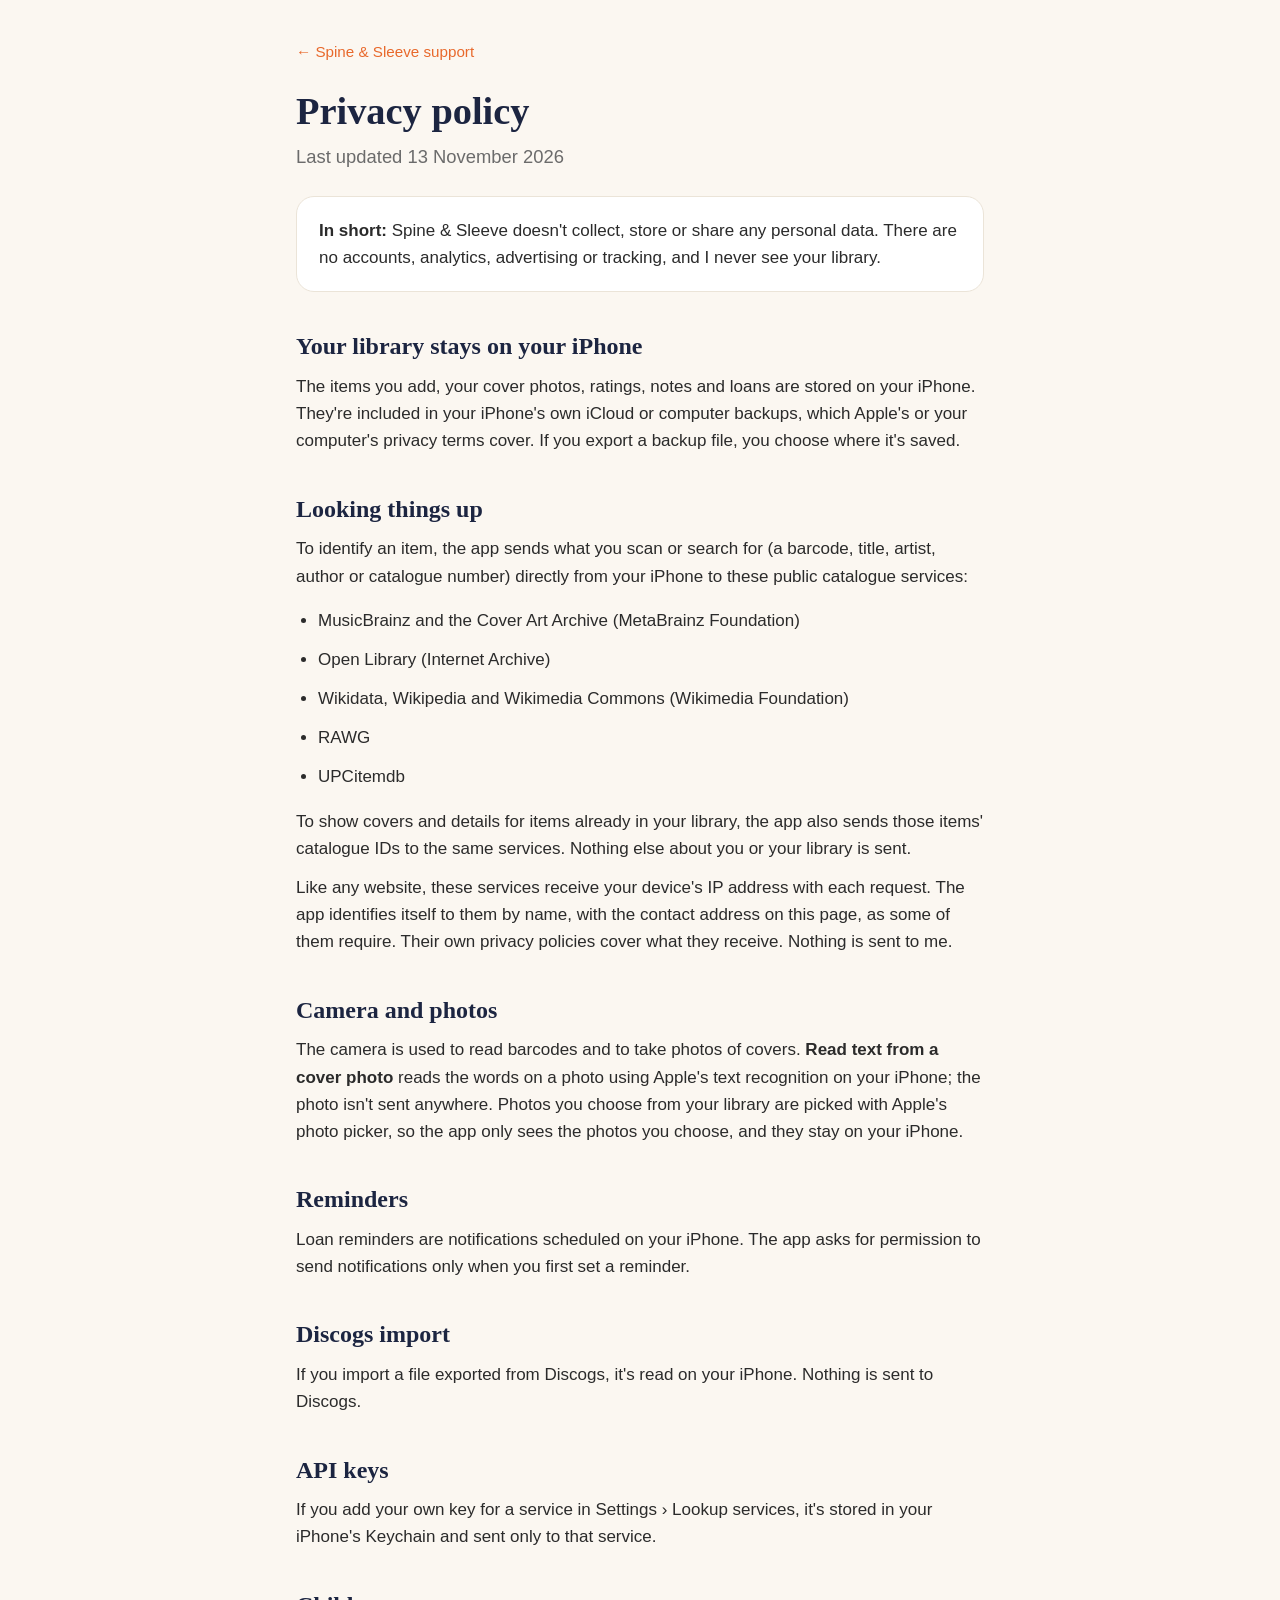
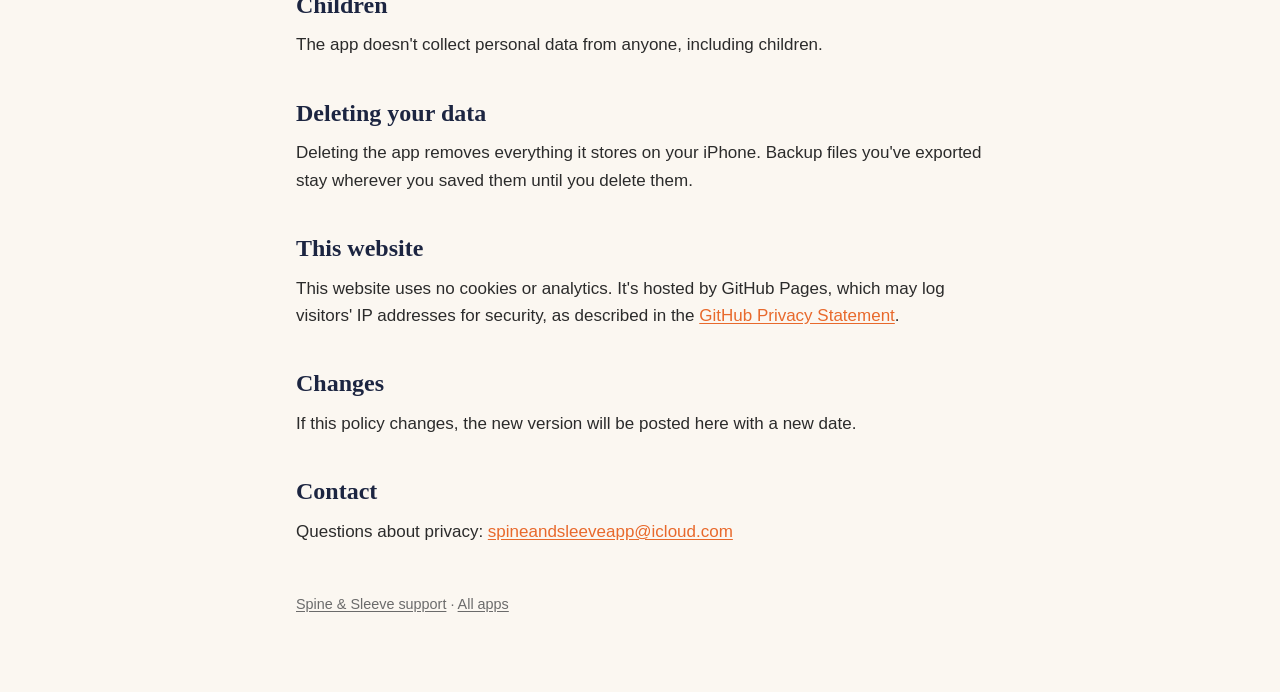
==== spine-and-sleeve/privacy.html @ e0ac8554 "Spine & Sleeve support and privacy pages" ====
<!doctype html>
<html lang="en-GB">
<head>
  <meta charset="utf-8">
  <meta name="viewport" content="width=device-width, initial-scale=1">
  <title>Spine &amp; Sleeve Privacy</title>
  <meta name="description" content="Spine & Sleeve doesn't collect, store or share any personal data.">
  <link rel="icon" href="favicon.png">
  <link rel="stylesheet" href="../assets/style.css">
</head>
<body>
<main>
  <nav class="crumbs"><a href="./">← Spine &amp; Sleeve support</a></nav>

  <h1>Privacy policy</h1>
  <p class="lede">Last updated 13 November 2026</p>

  <div class="card">
    <p><strong>In short:</strong> Spine &amp; Sleeve doesn't collect, store or share any personal data. There are no accounts, analytics, advertising or tracking, and I never see your library.</p>
  </div>

  <h2>Your library stays on your iPhone</h2>
  <p>The items you add, your cover photos, ratings, notes and loans are stored on your iPhone. They're included in your iPhone's own iCloud or computer backups, which Apple's or your computer's privacy terms cover. If you export a backup file, you choose where it's saved.</p>

  <h2>Looking things up</h2>
  <p>To identify an item, the app sends what you scan or search for (a barcode, title, artist, author or catalogue number) directly from your iPhone to these public catalogue services:</p>
  <ul>
    <li>MusicBrainz and the Cover Art Archive (MetaBrainz Foundation)</li>
    <li>Open Library (Internet Archive)</li>
    <li>Wikidata, Wikipedia and Wikimedia Commons (Wikimedia Foundation)</li>
    <li>RAWG</li>
    <li>UPCitemdb</li>
  </ul>
  <p>To show covers and details for items already in your library, the app also sends those items' catalogue IDs to the same services. Nothing else about you or your library is sent.</p>
  <p>Like any website, these services receive your device's IP address with each request. The app identifies itself to them by name, with the contact address on this page, as some of them require. Their own privacy policies cover what they receive. Nothing is sent to me.</p>

  <h2>Camera and photos</h2>
  <p>The camera is used to read barcodes and to take photos of covers. <strong>Read text from a cover photo</strong> reads the words on a photo using Apple's text recognition on your iPhone; the photo isn't sent anywhere. Photos you choose from your library are picked with Apple's photo picker, so the app only sees the photos you choose, and they stay on your iPhone.</p>

  <h2>Reminders</h2>
  <p>Loan reminders are notifications scheduled on your iPhone. The app asks for permission to send notifications only when you first set a reminder.</p>

  <h2>Discogs import</h2>
  <p>If you import a file exported from Discogs, it's read on your iPhone. Nothing is sent to Discogs.</p>

  <h2>API keys</h2>
  <p>If you add your own key for a service in Settings › Lookup services, it's stored in your iPhone's Keychain and sent only to that service.</p>

  <h2>Children</h2>
  <p>The app doesn't collect personal data from anyone, including children.</p>

  <h2>Deleting your data</h2>
  <p>Deleting the app removes everything it stores on your iPhone. Backup files you've exported stay wherever you saved them until you delete them.</p>

  <h2>This website</h2>
  <p>This website uses no cookies or analytics. It's hosted by GitHub Pages, which may log visitors' IP addresses for security, as described in the <a href="https://docs.github.com/en/site-policy/privacy-policies/github-general-privacy-statement">GitHub Privacy Statement</a>.</p>

  <h2>Changes</h2>
  <p>If this policy changes, the new version will be posted here with a new date.</p>

  <h2>Contact</h2>
  <p>Questions about privacy: <a href="mailto:spineandsleeveapp@icloud.com">spineandsleeveapp@icloud.com</a></p>

  <footer>
    <p><a href="./">Spine &amp; Sleeve support</a> · <a href="../">All apps</a></p>
  </footer>
</main>
</body>
</html>
---- assets/style.css ----
/* Spine & Sleeve "record shop" colours: cream paper, navy ink, tangerine. */
:root {
  --paper: #fbf7f1;
  --card: #ffffff;
  --ink: #1c2541;
  --text: #2b2b2b;
  --muted: #6b6b6b;
  --line: #ebe4d8;
  --accent: #e8692c;
  color-scheme: light dark;
}
@media (prefers-color-scheme: dark) {
  :root {
    --paper: #000000;
    --card: #17140f;
    --ink: #f3ece0;
    --text: #e9e4dc;
    --muted: #a39d93;
    --line: #2c2720;
    --accent: #f27d45;
  }
}

* { box-sizing: border-box; }

body {
  margin: 0;
  background: var(--paper);
  color: var(--text);
  font: 17px/1.6 -apple-system, BlinkMacSystemFont, "Segoe UI", Roboto, Helvetica, Arial, sans-serif;
  -webkit-text-size-adjust: 100%;
}

main {
  max-width: 720px;
  margin: 0 auto;
  padding: 40px 16px 64px;
}

h1, h2, h3 {
  color: var(--ink);
  font-family: "New York", ui-serif, Georgia, "Times New Roman", serif;
  line-height: 1.2;
}
h1 { font-size: 2.4rem; margin: 0 0 8px; }
h2 { font-size: 1.5rem; margin: 40px 0 12px; }
h3 { font-size: 1.1rem; margin: 24px 0 6px; }

p, li { margin: 0 0 12px; }
ul { padding-left: 22px; }

a { color: var(--accent); text-underline-offset: 2px; }

.lede { font-size: 1.15rem; color: var(--muted); margin-bottom: 24px; }

.app-header {
  display: flex;
  align-items: center;
  gap: 18px;
  margin-bottom: 24px;
}
.app-header img {
  width: 88px;
  height: 88px;
  border-radius: 20px;
  flex: none;
  box-shadow: 0 2px 10px rgba(0, 0, 0, 0.12);
}
.app-header h1 { margin: 0; }
.app-header p { margin: 4px 0 0; color: var(--muted); }

.card {
  background: var(--card);
  border: 1px solid var(--line);
  border-radius: 18px;
  padding: 20px 22px;
  margin: 16px 0;
}
.card > :last-child { margin-bottom: 0; }

.contact {
  display: inline-block;
  background: var(--accent);
  color: #fff;
  text-decoration: none;
  font-weight: 600;
  padding: 10px 18px;
  border-radius: 999px;
  margin: 4px 0 8px;
  overflow-wrap: anywhere;
}

details {
  border-top: 1px solid var(--line);
  padding: 12px 0;
}
details:last-of-type { border-bottom: 1px solid var(--line); }
summary {
  cursor: pointer;
  font-weight: 600;
  color: var(--ink);
}
details[open] summary { margin-bottom: 8px; }

table { width: 100%; border-collapse: collapse; font-size: 0.95rem; }
th, td { text-align: left; padding: 8px 6px; border-bottom: 1px solid var(--line); vertical-align: top; }
th { color: var(--ink); }

.apps { list-style: none; padding: 0; }
.apps li a {
  display: flex;
  align-items: center;
  gap: 14px;
  text-decoration: none;
  color: var(--text);
}
.apps img { width: 56px; height: 56px; border-radius: 13px; }
.apps strong { color: var(--ink); display: block; }

nav.crumbs { font-size: 0.95rem; margin-bottom: 24px; }
nav.crumbs a { text-decoration: none; }

footer {
  margin-top: 48px;
  font-size: 0.9rem;
  color: var(--muted);
}
footer a { color: var(--muted); }
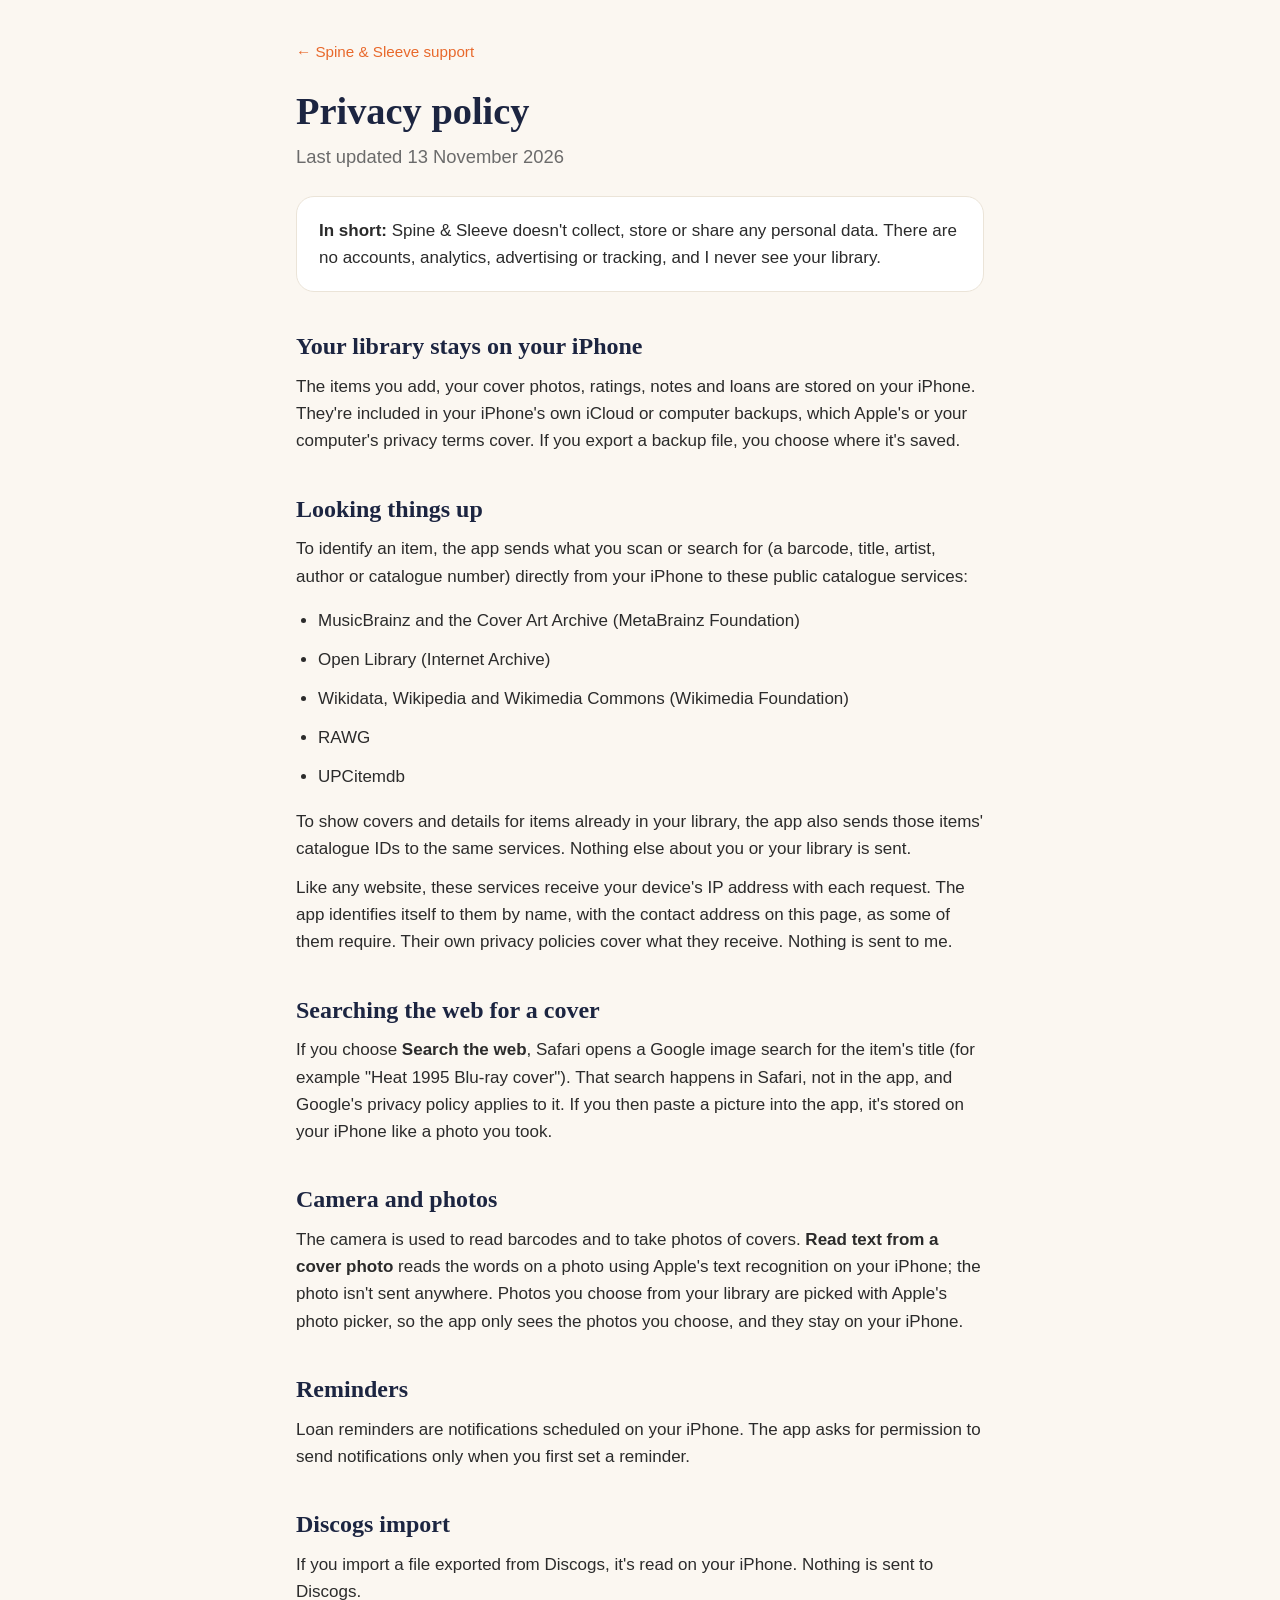
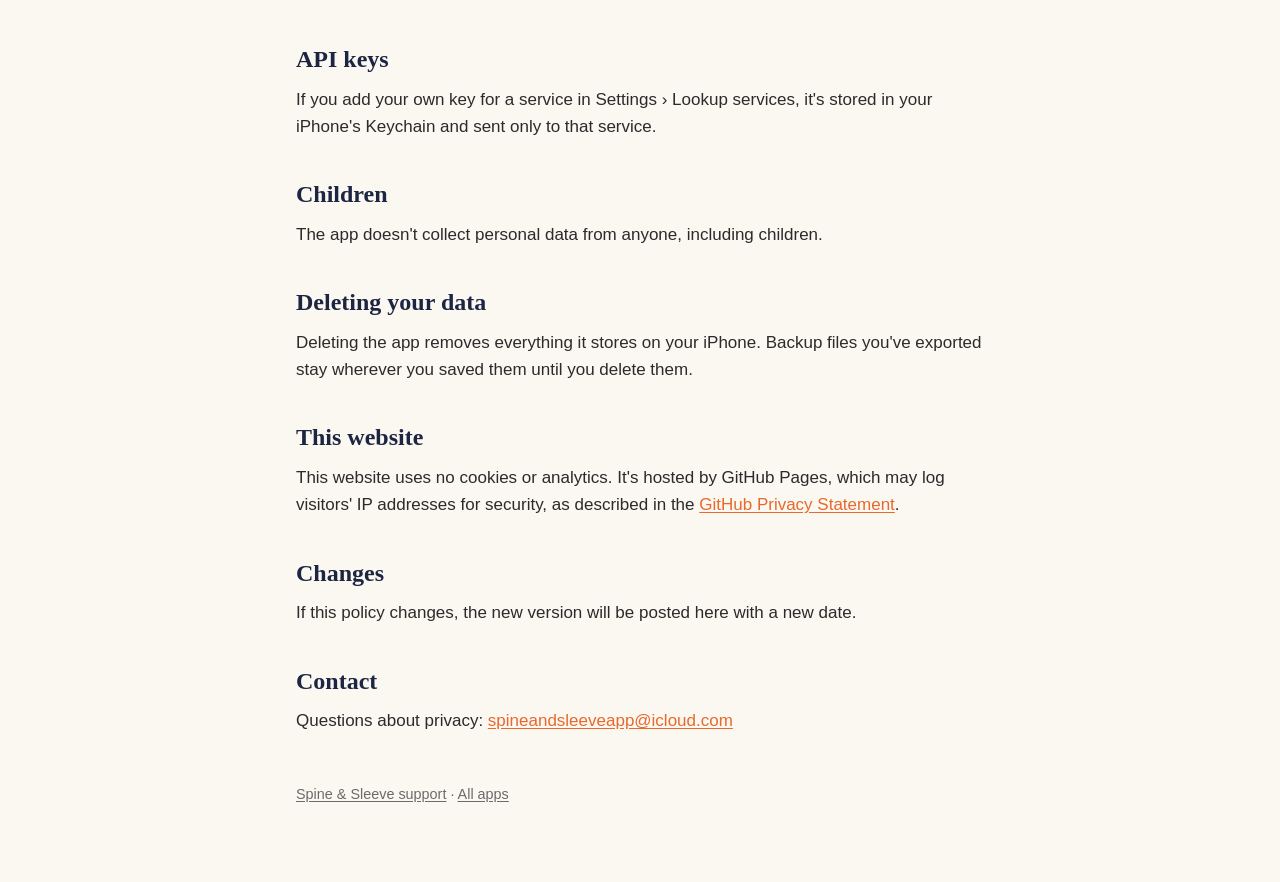
==== commit 4dc7099a: "index updates" ====
--- a/spine-and-sleeve/privacy.html
+++ b/spine-and-sleeve/privacy.html
@@ -34,6 +34,9 @@
   <p>To show covers and details for items already in your library, the app also sends those items' catalogue IDs to the same services. Nothing else about you or your library is sent.</p>
   <p>Like any website, these services receive your device's IP address with each request. The app identifies itself to them by name, with the contact address on this page, as some of them require. Their own privacy policies cover what they receive. Nothing is sent to me.</p>
 
+  <h2>Searching the web for a cover</h2>
+  <p>If you choose <strong>Search the web</strong>, Safari opens a Google image search for the item's title (for example "Heat 1995 Blu-ray cover"). That search happens in Safari, not in the app, and Google's privacy policy applies to it. If you then paste a picture into the app, it's stored on your iPhone like a photo you took.</p>
+
   <h2>Camera and photos</h2>
   <p>The camera is used to read barcodes and to take photos of covers. <strong>Read text from a cover photo</strong> reads the words on a photo using Apple's text recognition on your iPhone; the photo isn't sent anywhere. Photos you choose from your library are picked with Apple's photo picker, so the app only sees the photos you choose, and they stay on your iPhone.</p>
 
